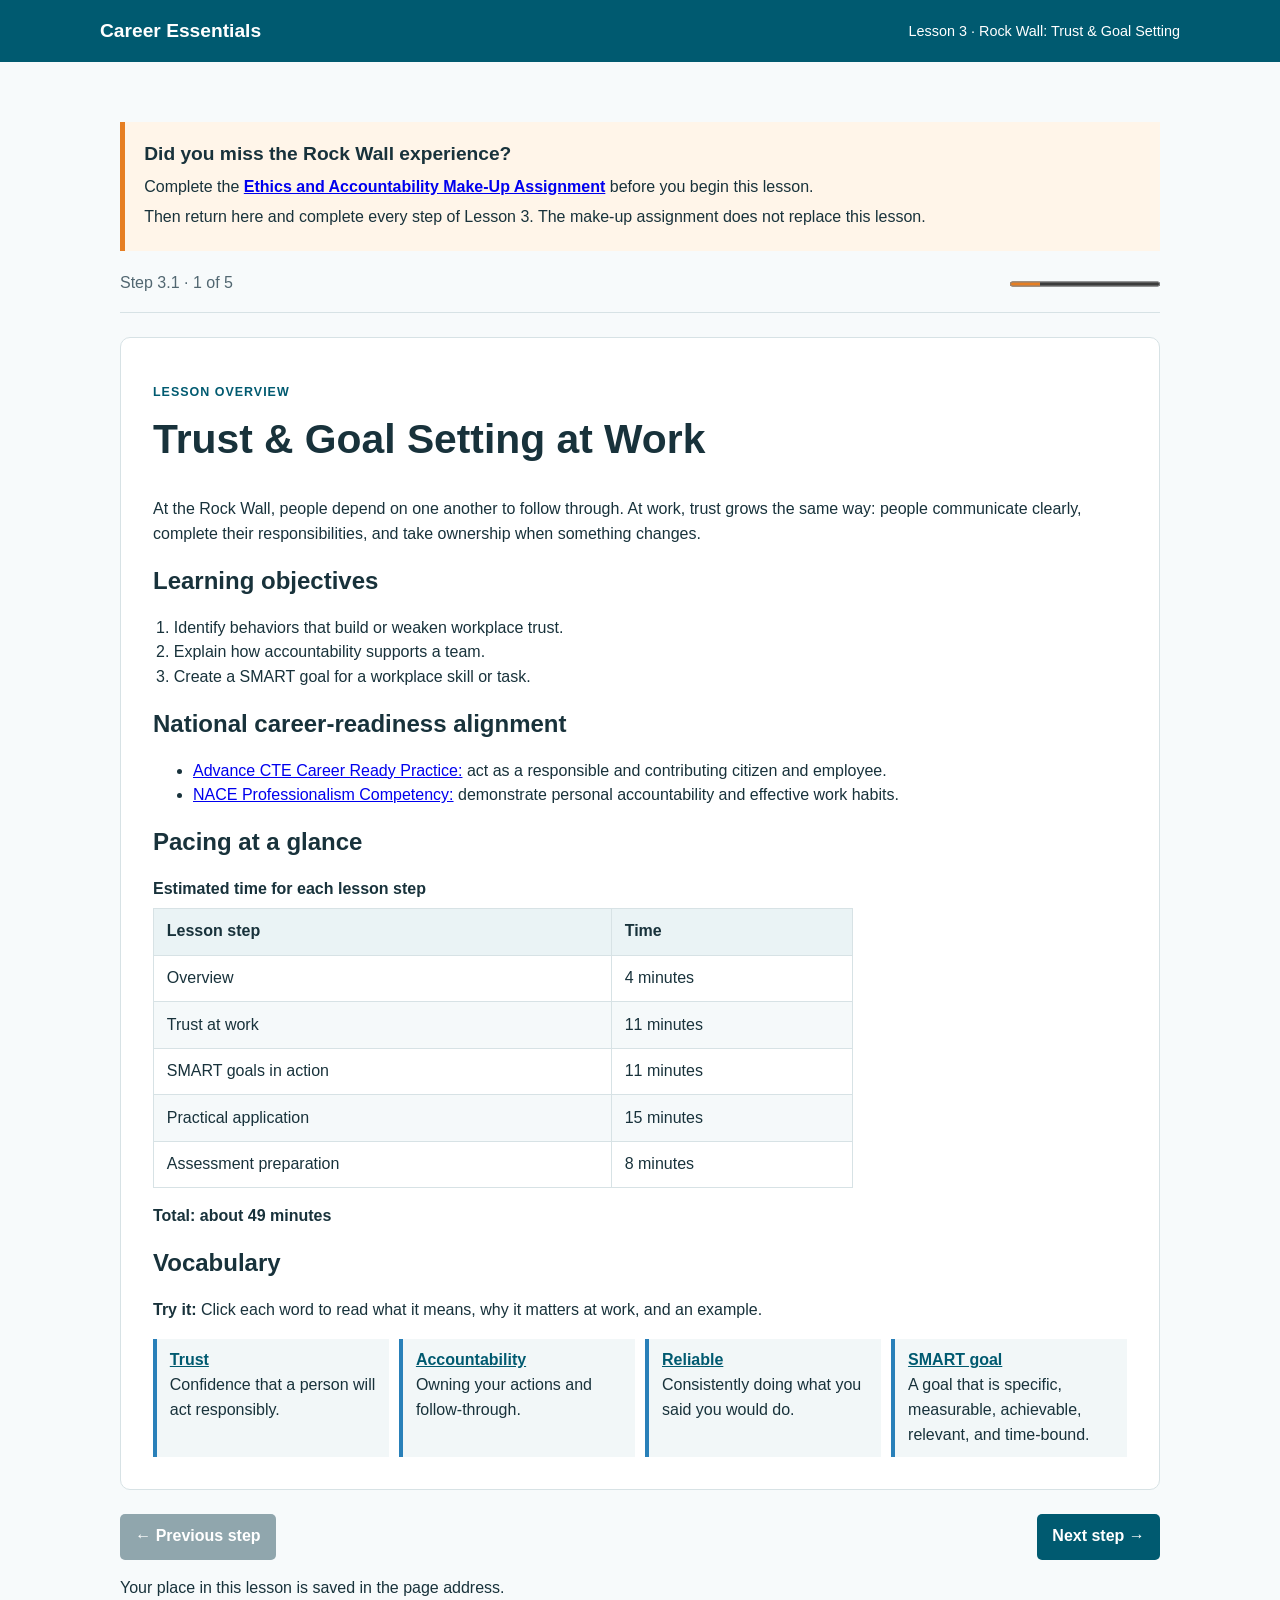
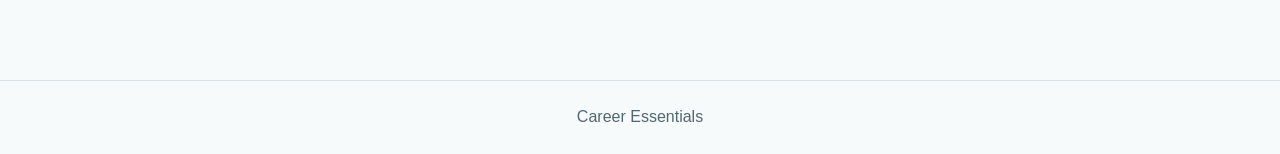
==== lessons/lesson-3.html @ f6232067 "Add Career Essentials lessons, assessments, and October 18 updates" ====
<!doctype html>
<html lang="en">
<head>
  <meta charset="utf-8">
  <meta name="viewport" content="width=device-width, initial-scale=1">
  <title>Lesson 3: Trust &amp; Goal Setting | Career Essentials</title>
  <link rel="stylesheet" href="../assets/styles.css">
  <style>.definition-link{display:inline;padding:0;border:0;background:transparent;color:var(--teal);font:inherit;font-weight:700;text-decoration:underline;cursor:pointer}</style>
</head>
<body>
  <a class="skip-link" href="#main">Skip to lesson</a>
  <header class="site-header"><a class="brand" href="../index.html">Career Essentials</a><p>Lesson 3 · Rock Wall: Trust &amp; Goal Setting</p></header>
  <main id="main" class="lesson-shell">
    <aside id="makeup-notice" class="makeup-notice">
      <h2>Did you miss the Rock Wall experience?</h2>
      <p>Complete the <a class="open-link" href="https://forms.gle/jUe2mpQCvoJbDPLx6" target="_blank" rel="noopener">Ethics and Accountability Make-Up Assignment</a> before you begin this lesson.</p>
      <p>Then return here and complete every step of Lesson 3. The make-up assignment does not replace this lesson.</p>
    </aside>
    <div class="progress-row"><p id="step-status" aria-live="polite">Step 3.1 · 1 of 5</p><progress aria-label="Lesson progress" value="1" max="5"></progress></div>

    <section class="step" aria-labelledby="overview-title">
      <div class="panel">
        <p class="step-label">LESSON OVERVIEW</p>
        <h1 id="overview-title">Trust &amp; Goal Setting at Work</h1>
        <p>At the Rock Wall, people depend on one another to follow through. At work, trust grows the same way: people communicate clearly, complete their responsibilities, and take ownership when something changes.</p>
        <h2>Learning objectives</h2>
        <ol class="target-list"><li>Identify behaviors that build or weaken workplace trust.</li><li>Explain how accountability supports a team.</li><li>Create a SMART goal for a workplace skill or task.</li></ol>
        <h2>National career-readiness alignment</h2>
        <ul><li><a href="https://careertech.org/resource/career-ready-practices/" target="_blank" rel="noopener">Advance CTE Career Ready Practice:</a> act as a responsible and contributing citizen and employee.</li><li><a href="https://www.naceweb.org/career-readiness/competencies/career-readiness-defined" target="_blank" rel="noopener">NACE Professionalism Competency:</a> demonstrate personal accountability and effective work habits.</li></ul>
        <h2>Pacing at a glance</h2>
        <table class="pacing-table"><caption>Estimated time for each lesson step</caption><thead><tr><th scope="col">Lesson step</th><th scope="col">Time</th></tr></thead><tbody><tr><td>Overview</td><td>4 minutes</td></tr><tr><td>Trust at work</td><td>11 minutes</td></tr><tr><td>SMART goals in action</td><td>11 minutes</td></tr><tr><td>Practical application</td><td>15 minutes</td></tr><tr><td>Assessment preparation</td><td>8 minutes</td></tr></tbody></table>
        <p><strong>Total: about 49 minutes</strong></p>
        <h2>Vocabulary</h2>
        <p><strong>Try it:</strong> Click each word to read what it means, why it matters at work, and an example.</p>
        <div class="vocab"><div class="term"><button type="button" class="term-button" data-definition="trust" aria-haspopup="dialog">Trust</button><span>Confidence that a person will act responsibly.</span></div><div class="term"><button type="button" class="term-button" data-definition="accountability" aria-haspopup="dialog">Accountability</button><span>Owning your actions and follow-through.</span></div><div class="term"><button type="button" class="term-button" data-definition="reliable" aria-haspopup="dialog">Reliable</button><span>Consistently doing what you said you would do.</span></div><div class="term"><button type="button" class="term-button" data-definition="smart" aria-haspopup="dialog">SMART goal</button><span>A goal that is specific, measurable, achievable, relevant, and time-bound.</span></div></div>
      </div>
    </section>

    <section class="step" aria-labelledby="trust-title">
      <div class="panel">
        <p class="step-label">STEP 3.2 · LEARN AND CHECK</p><h1 id="trust-title">Build Trust Through Actions</h1><p><strong>Estimated time: 11 minutes</strong></p>
        <p><strong>Your next move:</strong> Think about a team task in which one person did not follow through. What did the team need to do differently? Think privately; you do not need to write a response.</p>
        <h2>Watch: How to Build Trust</h2>
        <p>As you watch, notice the actions that show people they can rely on you.</p>
        <div class="video-wrap"><iframe src="https://player.vimeo.com/video/757649699?dnt=1&amp;app_id=122963" title="How to Build Trust by WinningWise" allow="autoplay; fullscreen; picture-in-picture" allowfullscreen></iframe></div>
        <p><a class="open-link" href="https://winningwise.com/insights/how-to-build-trust-video/" target="_blank" rel="noopener">Open the trust video in a new tab</a></p>
        <details><summary><strong>Video transcript-based text alternative: How to Build Trust</strong></summary><p>This reading gives the main instructional ideas from the video. Trust grows when you build competence and positive relationships. Follow through on commitments, keep developing your knowledge and skills, admit when you do not know something, and ask for advice when you need it. Show curiosity about coworkers, treat people with care, and offer support. These actions help others see you as dependable and trustworthy.</p><p>Use the open-video link to access the provider's complete video and transcript.</p></details>
        <h2>Learn</h2>
        <p>Workplace <button type="button" class="definition-link" data-definition="trust" aria-haspopup="dialog">trust</button> grows when people are <button type="button" class="definition-link" data-definition="reliable" aria-haspopup="dialog">reliable</button>. They complete agreed-upon tasks, share an update when a problem arises, and ask for help early enough for the team to respond.</p>
        <h2>See trust in your career field</h2>
        <p>Select a career field to compare a trust-weakening response with a trust-building response for the same workplace task.</p>
        <label for="career-field"><strong>Your career field</strong></label>
        <select id="career-field"><option value="">Choose a career field</option><option value="agriscience">Agriscience or veterinary care</option><option value="automotive">Automotive or diesel service</option><option value="aviation">Aviation</option><option value="computer">Computer science</option><option value="construction">Construction trades</option><option value="cosmetology">Cosmetology</option><option value="culinary">Culinary</option><option value="education">Education</option><option value="health">Health science</option><option value="hvac">HVAC</option><option value="marketing">Marketing or graphic design</option><option value="mechatronics">Mechatronics</option><option value="safety">Public safety</option><option value="jrotc">JROTC</option><option value="welding">Welding</option><option value="forensics">Forensic science</option><option value="other">Other career field</option></select>
        <div class="compare" aria-live="polite"><div><h3>Trust-weakening response</h3><div id="trust-before" class="message">Choose a career field to view a workplace response.</div></div><div><h3>Trust-building response</h3><div id="trust-after" class="message">Choose a career field to view a stronger workplace response.</div></div></div>
        <p>A trust-building response names what happened, takes <button type="button" class="definition-link" data-definition="accountability" aria-haspopup="dialog">accountability</button>, and explains the next step. It does not mean a person never makes a mistake; it means they respond responsibly when a problem occurs.</p>
        <h2>Check for Understanding</h2>
        <div class="check" data-check><fieldset><legend>Which action best builds trust with a supervisor?</legend><label><input type="radio" name="q1"> Wait for the supervisor to ask.</label><label><input type="radio" name="q1" data-correct="true" data-feedback="Sharing an early update gives the team time to respond."> Report a delay and next step.</label><label><input type="radio" name="q1"> Keep working without an update.</label><label><input type="radio" name="q1"> Let another person explain it.</label><button type="button">Check my answer</button><p class="feedback" aria-live="polite"></p></fieldset></div>
        <div class="check" data-check><fieldset><legend>What does accountability mean at work?</legend><label><input type="radio" name="q2"> Avoiding difficult tasks.</label><label><input type="radio" name="q2"> Blaming a teammate first.</label><label><input type="radio" name="q2" data-correct="true" data-feedback="Accountability means owning your actions and follow-through."> Owning your actions and next step.</label><label><input type="radio" name="q2"> Working alone when possible.</label><button type="button">Check my answer</button><p class="feedback" aria-live="polite"></p></fieldset></div>
        <div class="check" data-check><fieldset><legend>When should a worker ask for help?</legend><label><input type="radio" name="q3"> After the deadline passes.</label><label><input type="radio" name="q3" data-correct="true" data-feedback="Early communication helps the team adjust before the work is late."> When a barrier may delay work.</label><label><input type="radio" name="q3"> Only after every attempt fails.</label><label><input type="radio" name="q3"> When a teammate notices first.</label><button type="button">Check my answer</button><p class="feedback" aria-live="polite"></p></fieldset></div>
      </div>
    </section>

    <section class="step" aria-labelledby="goal-title">
      <div class="panel">
        <p class="step-label">STEP 3.3 · LEARN AND CHECK</p><h1 id="goal-title">Turn Intentions into SMART Goals</h1><p><strong>Estimated time: 11 minutes</strong></p>
        <p><strong>Before you compare the goals:</strong> Click each part of SMART to review its meaning and workplace example.</p>
        <h2>Watch: How to Set SMART Goals</h2>
        <p>As you watch, listen for the five parts that turn a general intention into a usable goal.</p>
        <div class="video-wrap"><iframe src="https://www.youtube-nocookie.com/embed/OXA6gfzFA24" title="How to Set SMART Goals by Mind Tools" allowfullscreen></iframe></div>
        <p><a class="open-link" href="https://www.youtube.com/watch?v=OXA6gfzFA24" target="_blank" rel="noopener">Open the SMART-goals video in a new tab</a></p>
        <details><summary><strong>Video transcript-based text alternative: How to Set SMART Goals</strong></summary><p>SMART goals make an objective easier to act on and review. A goal is <strong>specific</strong> when it names the exact action or result. It is <strong>measurable</strong> when you can show evidence of progress. It is <strong>achievable</strong> when it is realistic with available time and support. It is <strong>relevant</strong> when it matters to the work, team, or career goal. It is <strong>time-bound</strong> when it includes a deadline or check-in date.</p><p>Use the open-video link to access the provider's complete video and transcript.</p></details>
        <div class="vocab"><div class="term"><button type="button" class="term-button" data-definition="specific" aria-haspopup="dialog">Specific</button><span>Names the exact action or skill.</span></div><div class="term"><button type="button" class="term-button" data-definition="measurable" aria-haspopup="dialog">Measurable</button><span>Shows how progress will be checked.</span></div><div class="term"><button type="button" class="term-button" data-definition="achievable" aria-haspopup="dialog">Achievable</button><span>Can be completed with available support.</span></div><div class="term"><button type="button" class="term-button" data-definition="relevant" aria-haspopup="dialog">Relevant</button><span>Matters to the work or team.</span></div><div class="term"><button type="button" class="term-button" data-definition="timebound" aria-haspopup="dialog">Time-bound</button><span>Includes a deadline or check-in date.</span></div></div>
        <h2>See a workplace goal improve</h2>
        <p>Use the career field selected in Step 3.2 to compare a vague intention with a goal that gives a clear action, measure, and deadline.</p>
        <div class="compare" aria-live="polite"><div><h3>Before</h3><div id="goal-before" class="message">Choose a career field to view a vague workplace goal.</div></div><div><h3>After</h3><div id="goal-after" class="message">Choose a career field to view a SMART workplace goal.</div></div></div>
        <p id="goal-improvement">The SMART goal will name an action, a way to measure progress, and a deadline.</p>
        <h2>Check for Understanding</h2>
        <div class="check" data-check><fieldset><legend>Which detail makes a goal measurable?</legend><label><input type="radio" name="q4"> A helpful reason to try.</label><label><input type="radio" name="q4"> A positive attitude statement.</label><label><input type="radio" name="q4" data-correct="true" data-feedback="A number, count, or completed product helps a worker check progress."> A number, count, or product.</label><label><input type="radio" name="q4"> A broad future intention.</label><button type="button">Check my answer</button><p class="feedback" aria-live="polite"></p></fieldset></div>
        <div class="check" data-check><fieldset><legend>Which goal is most time-bound?</legend><label><input type="radio" name="q5"> I will improve this task.</label><label><input type="radio" name="q5"> I will work on this often.</label><label><input type="radio" name="q5"> I will try my best soon.</label><label><input type="radio" name="q5" data-correct="true" data-feedback="A deadline tells the worker when progress will be reviewed."> I will finish by Friday.</label><button type="button">Check my answer</button><p class="feedback" aria-live="polite"></p></fieldset></div>
        <div class="check" data-check><fieldset><legend>Which goal is most relevant?</legend><label><input type="radio" name="q6"> Practice a skill unrelated to work.</label><label><input type="radio" name="q6" data-correct="true" data-feedback="A relevant goal supports the work, team, or customer."> Improve a needed work skill.</label><label><input type="radio" name="q6"> Choose the easiest task only.</label><label><input type="radio" name="q6"> Set a goal with no purpose.</label><button type="button">Check my answer</button><p class="feedback" aria-live="polite"></p></fieldset></div>
      </div>
    </section>

    <section class="step" aria-labelledby="apply-title">
      <div class="panel">
        <p class="step-label">STEP 3.4 · PRACTICAL APPLICATION</p><h1 id="apply-title">Make a Trust Plan and SMART Goal</h1><p><strong>Estimated time: 15 minutes</strong></p>
        <p><strong>Your next move:</strong> Use the career field you selected in Step 3.3 to choose one workplace habit you can strengthen. Then turn it into a SMART goal.</p>
        <p><strong>Your selected career field:</strong> <span id="career-field-name">Choose a career field in Step 3.3.</span></p>
        <div id="career-scenario" class="message" aria-live="polite"><strong>Workplace focus:</strong> Choose a career field to view a workplace skill scenario.</div>
        <ol class="number-list"><li>Name one action that would build <button type="button" class="definition-link" data-definition="trust" aria-haspopup="dialog">trust</button>.</li><li>Choose a workplace skill or task to improve.</li><li>Write a SMART goal with a measure and deadline.</li><li>Name how you will show <button type="button" class="definition-link" data-definition="accountability" aria-haspopup="dialog">accountability</button>.</li></ol>
        <label for="trust-action"><strong>1. Trust-building action</strong></label><textarea id="trust-action" placeholder="Describe one action you will take to help others rely on you."></textarea>
        <label for="goal-action"><strong>2. Specific goal action</strong></label><textarea id="goal-action" placeholder="State the exact workplace skill or task you will improve."></textarea>
        <label for="goal-measure"><strong>3. Measure and deadline</strong></label><textarea id="goal-measure" placeholder="Explain how you will measure progress and when you will check it."></textarea>
        <label for="accountability-plan"><strong>4. Accountability plan</strong></label><textarea id="accountability-plan" placeholder="Name the person, check-in, or evidence that will show your follow-through."></textarea>
        <label for="smart-goal"><strong>Your SMART goal</strong></label><textarea id="smart-goal" placeholder="Write one complete SMART goal for your work environment."></textarea>
        <fieldset class="check" data-plan-check><legend>Self-check before the assessment</legend><p>Review your goal. Select every statement that is true, then check your work.</p><label><input type="checkbox"> I named a specific action or skill.</label><label><input type="checkbox"> I included a way to measure progress.</label><label><input type="checkbox"> I included a deadline or check-in date.</label><label><input type="checkbox"> I explained how I will show accountability.</label><button type="button">Check my plan</button><p class="feedback" aria-live="polite"></p></fieldset>
        <aside class="rubric"><h3>Continue in the course quiz</h3><p>Use your trust-building action and SMART goal to complete the Lesson 3 course quiz when it is assigned.</p><ul><li>Does your goal name a specific action?</li><li>Can you measure the result or evidence?</li><li>Does it include a deadline?</li><li>Does your plan show accountability to another person or the team?</li></ul></aside>
      </div>
    </section>

    <section class="step" aria-labelledby="assessment-title"><div class="panel"><p class="step-label">STEP 3.5 · LESSON ASSESSMENT</p><h1 id="assessment-title">Prepare for the Lesson 3 Assessment</h1><p><strong>Estimated time: 8 minutes</strong></p><div class="assessment"><p><strong>Your next move:</strong> Return to the course quiz when it is assigned. Use your trust plan and SMART goal to answer the questions and submit your final goal for scoring.</p><p><strong>Final scored response:</strong> Enter your complete SMART goal and accountability plan in the final-response question.</p></div><label for="final-goal"><strong>Prepare your final goal for scoring</strong></label><textarea id="final-goal" placeholder="Write your final SMART goal and accountability plan here. Then copy it into the course quiz."></textarea><aside class="rubric"><h3>Final-response scoring criteria</h3><p>Your instructor will score the response for a specific action, a measure, a deadline, and an accountability plan.</p><p><strong>Full credit:</strong> The goal gives a workplace-relevant action, a way to measure progress, a clear deadline, and a realistic follow-through plan.</p></aside></div></section>

    <nav class="step-nav" aria-label="Lesson step navigation"><button class="next" id="previous-step" type="button">← Previous step</button><button class="next" id="next-step" type="button">Next step →</button></nav>
    <p class="muted">Your place in this lesson is saved in the page address.</p>
  </main>
  <dialog id="definition-dialog" class="definition-dialog" aria-labelledby="definition-title"><h2 id="definition-title"></h2><p id="definition-text"></p><h3>Why it matters at work</h3><p id="definition-context"></p><h3>Workplace example</h3><p id="definition-example"></p><button type="button" class="next" id="close-definition">Close definition</button></dialog>
  <footer>Career Essentials</footer>
  <script src="../assets/lesson-3.js"></script>
</body>
</html>
---- assets/styles.css ----
:root{--ink:#18323b;--teal:#005a70;--blue:#2980b9;--orange:#e67e22;--green:#188754;--paper:#f7fafb;--line:#d7e2e5;--muted:#526771;--white:#fff;--focus:#d36800}*{box-sizing:border-box}body{margin:0;background:var(--paper);color:var(--ink);font:16px/1.55 Arial,Helvetica,sans-serif}.skip-link{position:absolute;left:-999px;top:0;background:#fff;color:#000;padding:.65rem;z-index:9}.skip-link:focus{left:.5rem;top:.5rem;outline:3px solid var(--focus)}.site-header{background:var(--teal);color:#fff;padding:1rem max(1.25rem,calc((100% - 1080px)/2));display:flex;justify-content:space-between;gap:1rem;align-items:center}.site-header p{margin:0;font-size:.9rem}.brand{color:#fff;text-decoration:none;font-weight:700;font-size:1.2rem}.landing,.lesson-shell{max-width:1080px;margin:0 auto;padding:2.5rem 1.25rem 4rem}.eyebrow,.step-label{color:var(--teal);font-weight:700;font-size:.78rem;letter-spacing:.08em}.landing h1{font-size:clamp(2rem,6vw,3.6rem);line-height:1.08;margin:.25rem 0 1rem}.lede{max-width:700px;font-size:1.15rem}.lesson-grid{display:grid;grid-template-columns:repeat(auto-fit,minmax(220px,1fr));gap:1rem;margin-top:2rem}.lesson-card{border:1px solid var(--line);border-top:5px solid #8aa2aa;background:#fff;border-radius:8px;padding:1.1rem;color:var(--ink);text-decoration:none;display:grid;gap:.2rem;min-height:150px}.lesson-card.active{border-top-color:var(--orange);box-shadow:0 4px 14px #18323b20}.lesson-card:hover{transform:translateY(-2px)}.lesson-card span,.lesson-card small{color:var(--muted)}.lesson-card strong{font-size:1.1rem}.course-nav{display:flex;gap:.4rem;flex-wrap:wrap;margin:1.1rem 0 1.75rem}.course-nav a{border:1px solid #bfd0d6;border-radius:20px;padding:.3rem .65rem;text-decoration:none;color:var(--teal);font-size:.86rem}.course-nav a[aria-current=page]{background:var(--teal);color:#fff}.progress-row{display:flex;justify-content:space-between;align-items:center;gap:1rem;border-bottom:1px solid var(--line);padding-bottom:1rem;margin-bottom:1.5rem}.progress-row p{margin:0;color:var(--muted)}progress{width:150px;height:10px;accent-color:var(--orange)}.step{display:none}.step.active{display:block}.panel{background:#fff;border:1px solid var(--line);border-radius:10px;padding:clamp(1.1rem,3vw,2rem);margin:1rem 0}.panel h1,.panel h2,.panel h3{line-height:1.2}.panel h1{font-size:clamp(1.75rem,4vw,2.55rem);margin-top:.25rem}.target-list,.number-list{padding-left:1.3rem}.pacing-table{width:100%;max-width:700px;border-collapse:collapse;margin:1rem 0}.pacing-table caption{text-align:left;font-weight:700;margin-bottom:.4rem}.pacing-table th,.pacing-table td{border:1px solid var(--line);padding:.65rem .8rem;text-align:left}.pacing-table th{background:#eaf3f5;color:var(--ink)}.pacing-table tbody tr:nth-child(even){background:#f5f9fa}.vocab{display:grid;grid-template-columns:repeat(auto-fit,minmax(180px,1fr));gap:.65rem}.term{border-left:4px solid var(--blue);padding:.6rem .8rem;background:#f2f7f8}.term span{display:block}.term-button{display:block;border:0;background:transparent;color:var(--teal);font:inherit;font-weight:700;padding:0;text-decoration:underline;cursor:pointer;text-align:left}.makeup-notice{display:none;border-left:5px solid var(--orange);background:#fff5e9;padding:1rem 1.2rem;margin:1.25rem 0}.makeup-notice.active{display:block}.makeup-notice h2{margin:.1rem 0 .35rem;font-size:1.2rem}.makeup-notice p{margin:.35rem 0}.video-wrap{position:relative;padding-top:56.25%;background:#102830;margin:1rem 0}.video-wrap iframe{position:absolute;inset:0;width:100%;height:100%;border:0}.open-link{font-weight:700}.check{border:1px solid var(--line);border-radius:8px;padding:1rem;margin:1rem 0}.check fieldset{border:0;padding:0;margin:0}.check legend{font-weight:700}.check label{display:block;padding:.3rem 0}.check button,.next,.submit-style{background:var(--teal);border:0;border-radius:5px;color:#fff;font:inherit;font-weight:700;padding:.65rem .95rem;cursor:pointer}.check button:hover,.next:hover{background:#004556}.feedback{margin:.6rem 0 0;font-weight:700}.feedback.good{color:var(--green)}.feedback.try{color:#a14300}.message{background:#eef3f4;border:1px solid #cbdade;border-radius:6px;padding:1rem;white-space:pre-line}.compare{display:grid;grid-template-columns:repeat(auto-fit,minmax(250px,1fr));gap:1rem}.compare .message:first-child{border-top:4px solid var(--orange)}.compare .message:last-child{border-top:4px solid var(--green)}select,textarea{width:100%;max-width:700px;border:1px solid #8ea8b0;border-radius:5px;padding:.7rem;font:inherit}textarea{min-height:170px}.rubric{background:#eaf3f5;border-radius:7px;padding:1rem}.assessment{background:#edf8f1;border-left:5px solid var(--green);padding:1rem}.definition-dialog{width:min(92vw,34rem);border:2px solid var(--teal);border-radius:10px;color:var(--ink);padding:1.5rem}.definition-dialog::backdrop{background:#18323b99}.definition-dialog h2{margin-top:0}.step-nav{display:flex;justify-content:space-between;gap:1rem;margin-top:1.5rem}.next[disabled]{background:#90a6ad;cursor:not-allowed}:focus-visible{outline:3px solid var(--focus);outline-offset:3px}footer{text-align:center;color:#526771;padding:1.5rem;border-top:1px solid var(--line)}@media(max-width:620px){.site-header{display:block}.site-header p{margin-top:.2rem}.progress-row{align-items:flex-start;flex-direction:column}.step-nav{flex-direction:column}.next{width:100%}}
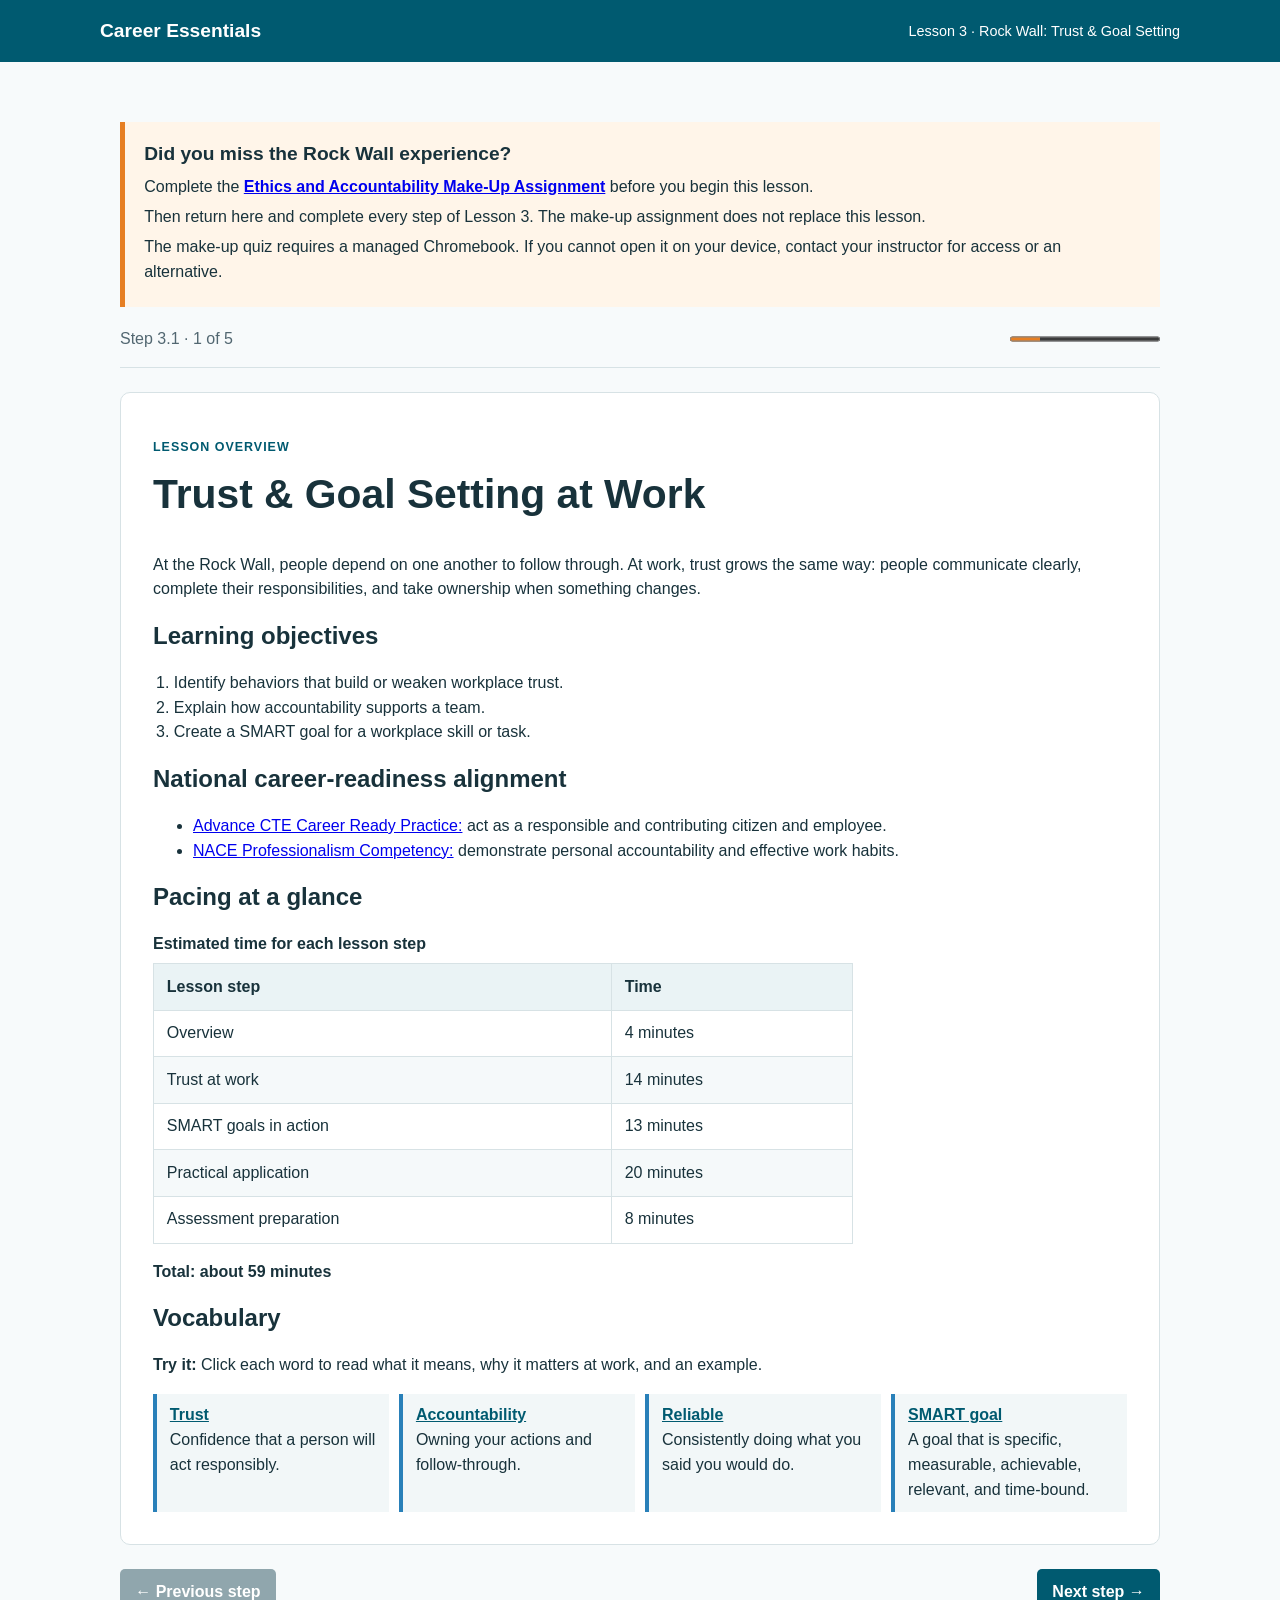
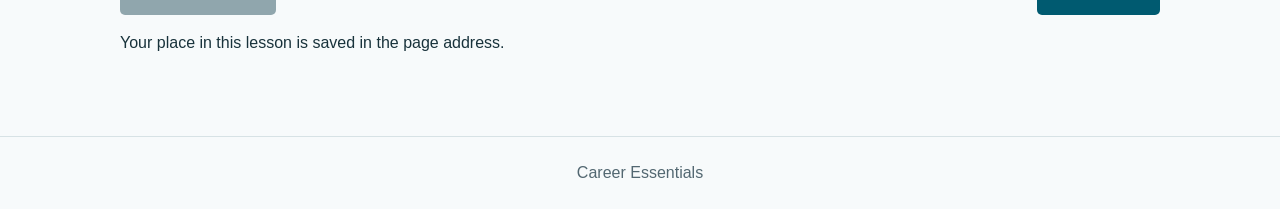
==== commit a2ef1bff: "Improve Lesson 2 communication practice and Lesson 3 SMART goal scaffolding" ====
--- a/lessons/lesson-3.html
+++ b/lessons/lesson-3.html
@@ -1,110 +1,180 @@
-<!doctype html>
-<html lang="en">
-<head>
-  <meta charset="utf-8">
-  <meta name="viewport" content="width=device-width, initial-scale=1">
-  <title>Lesson 3: Trust &amp; Goal Setting | Career Essentials</title>
-  <link rel="stylesheet" href="../assets/styles.css">
-  <style>.definition-link{display:inline;padding:0;border:0;background:transparent;color:var(--teal);font:inherit;font-weight:700;text-decoration:underline;cursor:pointer}</style>
-</head>
-<body>
-  <a class="skip-link" href="#main">Skip to lesson</a>
-  <header class="site-header"><a class="brand" href="../index.html">Career Essentials</a><p>Lesson 3 · Rock Wall: Trust &amp; Goal Setting</p></header>
-  <main id="main" class="lesson-shell">
-    <aside id="makeup-notice" class="makeup-notice">
-      <h2>Did you miss the Rock Wall experience?</h2>
-      <p>Complete the <a class="open-link" href="https://forms.gle/jUe2mpQCvoJbDPLx6" target="_blank" rel="noopener">Ethics and Accountability Make-Up Assignment</a> before you begin this lesson.</p>
-      <p>Then return here and complete every step of Lesson 3. The make-up assignment does not replace this lesson.</p>
-    </aside>
-    <div class="progress-row"><p id="step-status" aria-live="polite">Step 3.1 · 1 of 5</p><progress aria-label="Lesson progress" value="1" max="5"></progress></div>
-
-    <section class="step" aria-labelledby="overview-title">
-      <div class="panel">
-        <p class="step-label">LESSON OVERVIEW</p>
-        <h1 id="overview-title">Trust &amp; Goal Setting at Work</h1>
-        <p>At the Rock Wall, people depend on one another to follow through. At work, trust grows the same way: people communicate clearly, complete their responsibilities, and take ownership when something changes.</p>
-        <h2>Learning objectives</h2>
-        <ol class="target-list"><li>Identify behaviors that build or weaken workplace trust.</li><li>Explain how accountability supports a team.</li><li>Create a SMART goal for a workplace skill or task.</li></ol>
-        <h2>National career-readiness alignment</h2>
-        <ul><li><a href="https://careertech.org/resource/career-ready-practices/" target="_blank" rel="noopener">Advance CTE Career Ready Practice:</a> act as a responsible and contributing citizen and employee.</li><li><a href="https://www.naceweb.org/career-readiness/competencies/career-readiness-defined" target="_blank" rel="noopener">NACE Professionalism Competency:</a> demonstrate personal accountability and effective work habits.</li></ul>
-        <h2>Pacing at a glance</h2>
-        <table class="pacing-table"><caption>Estimated time for each lesson step</caption><thead><tr><th scope="col">Lesson step</th><th scope="col">Time</th></tr></thead><tbody><tr><td>Overview</td><td>4 minutes</td></tr><tr><td>Trust at work</td><td>11 minutes</td></tr><tr><td>SMART goals in action</td><td>11 minutes</td></tr><tr><td>Practical application</td><td>15 minutes</td></tr><tr><td>Assessment preparation</td><td>8 minutes</td></tr></tbody></table>
-        <p><strong>Total: about 49 minutes</strong></p>
-        <h2>Vocabulary</h2>
-        <p><strong>Try it:</strong> Click each word to read what it means, why it matters at work, and an example.</p>
-        <div class="vocab"><div class="term"><button type="button" class="term-button" data-definition="trust" aria-haspopup="dialog">Trust</button><span>Confidence that a person will act responsibly.</span></div><div class="term"><button type="button" class="term-button" data-definition="accountability" aria-haspopup="dialog">Accountability</button><span>Owning your actions and follow-through.</span></div><div class="term"><button type="button" class="term-button" data-definition="reliable" aria-haspopup="dialog">Reliable</button><span>Consistently doing what you said you would do.</span></div><div class="term"><button type="button" class="term-button" data-definition="smart" aria-haspopup="dialog">SMART goal</button><span>A goal that is specific, measurable, achievable, relevant, and time-bound.</span></div></div>
-      </div>
-    </section>
-
-    <section class="step" aria-labelledby="trust-title">
-      <div class="panel">
-        <p class="step-label">STEP 3.2 · LEARN AND CHECK</p><h1 id="trust-title">Build Trust Through Actions</h1><p><strong>Estimated time: 11 minutes</strong></p>
-        <p><strong>Your next move:</strong> Think about a team task in which one person did not follow through. What did the team need to do differently? Think privately; you do not need to write a response.</p>
-        <h2>Watch: How to Build Trust</h2>
-        <p>As you watch, notice the actions that show people they can rely on you.</p>
-        <div class="video-wrap"><iframe src="https://player.vimeo.com/video/757649699?dnt=1&amp;app_id=122963" title="How to Build Trust by WinningWise" allow="autoplay; fullscreen; picture-in-picture" allowfullscreen></iframe></div>
-        <p><a class="open-link" href="https://winningwise.com/insights/how-to-build-trust-video/" target="_blank" rel="noopener">Open the trust video in a new tab</a></p>
-        <details><summary><strong>Video transcript-based text alternative: How to Build Trust</strong></summary><p>This reading gives the main instructional ideas from the video. Trust grows when you build competence and positive relationships. Follow through on commitments, keep developing your knowledge and skills, admit when you do not know something, and ask for advice when you need it. Show curiosity about coworkers, treat people with care, and offer support. These actions help others see you as dependable and trustworthy.</p><p>Use the open-video link to access the provider's complete video and transcript.</p></details>
-        <h2>Learn</h2>
-        <p>Workplace <button type="button" class="definition-link" data-definition="trust" aria-haspopup="dialog">trust</button> grows when people are <button type="button" class="definition-link" data-definition="reliable" aria-haspopup="dialog">reliable</button>. They complete agreed-upon tasks, share an update when a problem arises, and ask for help early enough for the team to respond.</p>
-        <h2>See trust in your career field</h2>
-        <p>Select a career field to compare a trust-weakening response with a trust-building response for the same workplace task.</p>
-        <label for="career-field"><strong>Your career field</strong></label>
-        <select id="career-field"><option value="">Choose a career field</option><option value="agriscience">Agriscience or veterinary care</option><option value="automotive">Automotive or diesel service</option><option value="aviation">Aviation</option><option value="computer">Computer science</option><option value="construction">Construction trades</option><option value="cosmetology">Cosmetology</option><option value="culinary">Culinary</option><option value="education">Education</option><option value="health">Health science</option><option value="hvac">HVAC</option><option value="marketing">Marketing or graphic design</option><option value="mechatronics">Mechatronics</option><option value="safety">Public safety</option><option value="jrotc">JROTC</option><option value="welding">Welding</option><option value="forensics">Forensic science</option><option value="other">Other career field</option></select>
-        <div class="compare" aria-live="polite"><div><h3>Trust-weakening response</h3><div id="trust-before" class="message">Choose a career field to view a workplace response.</div></div><div><h3>Trust-building response</h3><div id="trust-after" class="message">Choose a career field to view a stronger workplace response.</div></div></div>
-        <p>A trust-building response names what happened, takes <button type="button" class="definition-link" data-definition="accountability" aria-haspopup="dialog">accountability</button>, and explains the next step. It does not mean a person never makes a mistake; it means they respond responsibly when a problem occurs.</p>
-        <h2>Check for Understanding</h2>
-        <div class="check" data-check><fieldset><legend>Which action best builds trust with a supervisor?</legend><label><input type="radio" name="q1"> Wait for the supervisor to ask.</label><label><input type="radio" name="q1" data-correct="true" data-feedback="Sharing an early update gives the team time to respond."> Report a delay and next step.</label><label><input type="radio" name="q1"> Keep working without an update.</label><label><input type="radio" name="q1"> Let another person explain it.</label><button type="button">Check my answer</button><p class="feedback" aria-live="polite"></p></fieldset></div>
-        <div class="check" data-check><fieldset><legend>What does accountability mean at work?</legend><label><input type="radio" name="q2"> Avoiding difficult tasks.</label><label><input type="radio" name="q2"> Blaming a teammate first.</label><label><input type="radio" name="q2" data-correct="true" data-feedback="Accountability means owning your actions and follow-through."> Owning your actions and next step.</label><label><input type="radio" name="q2"> Working alone when possible.</label><button type="button">Check my answer</button><p class="feedback" aria-live="polite"></p></fieldset></div>
-        <div class="check" data-check><fieldset><legend>When should a worker ask for help?</legend><label><input type="radio" name="q3"> After the deadline passes.</label><label><input type="radio" name="q3" data-correct="true" data-feedback="Early communication helps the team adjust before the work is late."> When a barrier may delay work.</label><label><input type="radio" name="q3"> Only after every attempt fails.</label><label><input type="radio" name="q3"> When a teammate notices first.</label><button type="button">Check my answer</button><p class="feedback" aria-live="polite"></p></fieldset></div>
-      </div>
-    </section>
-
-    <section class="step" aria-labelledby="goal-title">
-      <div class="panel">
-        <p class="step-label">STEP 3.3 · LEARN AND CHECK</p><h1 id="goal-title">Turn Intentions into SMART Goals</h1><p><strong>Estimated time: 11 minutes</strong></p>
-        <p><strong>Before you compare the goals:</strong> Click each part of SMART to review its meaning and workplace example.</p>
-        <h2>Watch: How to Set SMART Goals</h2>
-        <p>As you watch, listen for the five parts that turn a general intention into a usable goal.</p>
-        <div class="video-wrap"><iframe src="https://www.youtube-nocookie.com/embed/OXA6gfzFA24" title="How to Set SMART Goals by Mind Tools" allowfullscreen></iframe></div>
-        <p><a class="open-link" href="https://www.youtube.com/watch?v=OXA6gfzFA24" target="_blank" rel="noopener">Open the SMART-goals video in a new tab</a></p>
-        <details><summary><strong>Video transcript-based text alternative: How to Set SMART Goals</strong></summary><p>SMART goals make an objective easier to act on and review. A goal is <strong>specific</strong> when it names the exact action or result. It is <strong>measurable</strong> when you can show evidence of progress. It is <strong>achievable</strong> when it is realistic with available time and support. It is <strong>relevant</strong> when it matters to the work, team, or career goal. It is <strong>time-bound</strong> when it includes a deadline or check-in date.</p><p>Use the open-video link to access the provider's complete video and transcript.</p></details>
-        <div class="vocab"><div class="term"><button type="button" class="term-button" data-definition="specific" aria-haspopup="dialog">Specific</button><span>Names the exact action or skill.</span></div><div class="term"><button type="button" class="term-button" data-definition="measurable" aria-haspopup="dialog">Measurable</button><span>Shows how progress will be checked.</span></div><div class="term"><button type="button" class="term-button" data-definition="achievable" aria-haspopup="dialog">Achievable</button><span>Can be completed with available support.</span></div><div class="term"><button type="button" class="term-button" data-definition="relevant" aria-haspopup="dialog">Relevant</button><span>Matters to the work or team.</span></div><div class="term"><button type="button" class="term-button" data-definition="timebound" aria-haspopup="dialog">Time-bound</button><span>Includes a deadline or check-in date.</span></div></div>
-        <h2>See a workplace goal improve</h2>
-        <p>Use the career field selected in Step 3.2 to compare a vague intention with a goal that gives a clear action, measure, and deadline.</p>
-        <div class="compare" aria-live="polite"><div><h3>Before</h3><div id="goal-before" class="message">Choose a career field to view a vague workplace goal.</div></div><div><h3>After</h3><div id="goal-after" class="message">Choose a career field to view a SMART workplace goal.</div></div></div>
-        <p id="goal-improvement">The SMART goal will name an action, a way to measure progress, and a deadline.</p>
-        <h2>Check for Understanding</h2>
-        <div class="check" data-check><fieldset><legend>Which detail makes a goal measurable?</legend><label><input type="radio" name="q4"> A helpful reason to try.</label><label><input type="radio" name="q4"> A positive attitude statement.</label><label><input type="radio" name="q4" data-correct="true" data-feedback="A number, count, or completed product helps a worker check progress."> A number, count, or product.</label><label><input type="radio" name="q4"> A broad future intention.</label><button type="button">Check my answer</button><p class="feedback" aria-live="polite"></p></fieldset></div>
-        <div class="check" data-check><fieldset><legend>Which goal is most time-bound?</legend><label><input type="radio" name="q5"> I will improve this task.</label><label><input type="radio" name="q5"> I will work on this often.</label><label><input type="radio" name="q5"> I will try my best soon.</label><label><input type="radio" name="q5" data-correct="true" data-feedback="A deadline tells the worker when progress will be reviewed."> I will finish by Friday.</label><button type="button">Check my answer</button><p class="feedback" aria-live="polite"></p></fieldset></div>
-        <div class="check" data-check><fieldset><legend>Which goal is most relevant?</legend><label><input type="radio" name="q6"> Practice a skill unrelated to work.</label><label><input type="radio" name="q6" data-correct="true" data-feedback="A relevant goal supports the work, team, or customer."> Improve a needed work skill.</label><label><input type="radio" name="q6"> Choose the easiest task only.</label><label><input type="radio" name="q6"> Set a goal with no purpose.</label><button type="button">Check my answer</button><p class="feedback" aria-live="polite"></p></fieldset></div>
-      </div>
-    </section>
-
-    <section class="step" aria-labelledby="apply-title">
-      <div class="panel">
-        <p class="step-label">STEP 3.4 · PRACTICAL APPLICATION</p><h1 id="apply-title">Make a Trust Plan and SMART Goal</h1><p><strong>Estimated time: 15 minutes</strong></p>
-        <p><strong>Your next move:</strong> Use the career field you selected in Step 3.3 to choose one workplace habit you can strengthen. Then turn it into a SMART goal.</p>
-        <p><strong>Your selected career field:</strong> <span id="career-field-name">Choose a career field in Step 3.3.</span></p>
-        <div id="career-scenario" class="message" aria-live="polite"><strong>Workplace focus:</strong> Choose a career field to view a workplace skill scenario.</div>
-        <ol class="number-list"><li>Name one action that would build <button type="button" class="definition-link" data-definition="trust" aria-haspopup="dialog">trust</button>.</li><li>Choose a workplace skill or task to improve.</li><li>Write a SMART goal with a measure and deadline.</li><li>Name how you will show <button type="button" class="definition-link" data-definition="accountability" aria-haspopup="dialog">accountability</button>.</li></ol>
-        <label for="trust-action"><strong>1. Trust-building action</strong></label><textarea id="trust-action" placeholder="Describe one action you will take to help others rely on you."></textarea>
-        <label for="goal-action"><strong>2. Specific goal action</strong></label><textarea id="goal-action" placeholder="State the exact workplace skill or task you will improve."></textarea>
-        <label for="goal-measure"><strong>3. Measure and deadline</strong></label><textarea id="goal-measure" placeholder="Explain how you will measure progress and when you will check it."></textarea>
-        <label for="accountability-plan"><strong>4. Accountability plan</strong></label><textarea id="accountability-plan" placeholder="Name the person, check-in, or evidence that will show your follow-through."></textarea>
-        <label for="smart-goal"><strong>Your SMART goal</strong></label><textarea id="smart-goal" placeholder="Write one complete SMART goal for your work environment."></textarea>
-        <fieldset class="check" data-plan-check><legend>Self-check before the assessment</legend><p>Review your goal. Select every statement that is true, then check your work.</p><label><input type="checkbox"> I named a specific action or skill.</label><label><input type="checkbox"> I included a way to measure progress.</label><label><input type="checkbox"> I included a deadline or check-in date.</label><label><input type="checkbox"> I explained how I will show accountability.</label><button type="button">Check my plan</button><p class="feedback" aria-live="polite"></p></fieldset>
-        <aside class="rubric"><h3>Continue in the course quiz</h3><p>Use your trust-building action and SMART goal to complete the Lesson 3 course quiz when it is assigned.</p><ul><li>Does your goal name a specific action?</li><li>Can you measure the result or evidence?</li><li>Does it include a deadline?</li><li>Does your plan show accountability to another person or the team?</li></ul></aside>
-      </div>
-    </section>
-
-    <section class="step" aria-labelledby="assessment-title"><div class="panel"><p class="step-label">STEP 3.5 · LESSON ASSESSMENT</p><h1 id="assessment-title">Prepare for the Lesson 3 Assessment</h1><p><strong>Estimated time: 8 minutes</strong></p><div class="assessment"><p><strong>Your next move:</strong> Return to the course quiz when it is assigned. Use your trust plan and SMART goal to answer the questions and submit your final goal for scoring.</p><p><strong>Final scored response:</strong> Enter your complete SMART goal and accountability plan in the final-response question.</p></div><label for="final-goal"><strong>Prepare your final goal for scoring</strong></label><textarea id="final-goal" placeholder="Write your final SMART goal and accountability plan here. Then copy it into the course quiz."></textarea><aside class="rubric"><h3>Final-response scoring criteria</h3><p>Your instructor will score the response for a specific action, a measure, a deadline, and an accountability plan.</p><p><strong>Full credit:</strong> The goal gives a workplace-relevant action, a way to measure progress, a clear deadline, and a realistic follow-through plan.</p></aside></div></section>
-
-    <nav class="step-nav" aria-label="Lesson step navigation"><button class="next" id="previous-step" type="button">← Previous step</button><button class="next" id="next-step" type="button">Next step →</button></nav>
-    <p class="muted">Your place in this lesson is saved in the page address.</p>
-  </main>
-  <dialog id="definition-dialog" class="definition-dialog" aria-labelledby="definition-title"><h2 id="definition-title"></h2><p id="definition-text"></p><h3>Why it matters at work</h3><p id="definition-context"></p><h3>Workplace example</h3><p id="definition-example"></p><button type="button" class="next" id="close-definition">Close definition</button></dialog>
-  <footer>Career Essentials</footer>
-  <script src="../assets/lesson-3.js"></script>
-</body>
-</html>
+<!doctype html>
+<html lang="en">
+<head>
+  <meta charset="utf-8">
+  <meta name="viewport" content="width=device-width, initial-scale=1">
+  <title>Lesson 3: Trust &amp; Goal Setting | Career Essentials</title>
+  <link rel="stylesheet" href="../assets/styles.css?v=20261018-release1">
+  <link rel="stylesheet" href="../assets/lesson-3.css?v=20261018-release1">
+  <style>.definition-link{display:inline;padding:0;border:0;background:transparent;color:var(--teal);font:inherit;font-weight:700;text-decoration:underline;cursor:pointer}</style>
+</head>
+<body>
+  <a class="skip-link" href="#main">Skip to lesson</a>
+  <header class="site-header"><a class="brand" href="../index.html">Career Essentials</a><p>Lesson 3 · Rock Wall: Trust &amp; Goal Setting</p></header>
+  <main id="main" class="lesson-shell">
+    <aside id="makeup-notice" class="makeup-notice">
+      <h2>Did you miss the Rock Wall experience?</h2>
+      <p>Complete the <a class="open-link" href="https://forms.gle/jUe2mpQCvoJbDPLx6" target="_blank" rel="noopener">Ethics and Accountability Make-Up Assignment</a> before you begin this lesson.</p>
+      <p>Then return here and complete every step of Lesson 3. The make-up assignment does not replace this lesson.</p>
+      <p>The make-up quiz requires a managed Chromebook. If you cannot open it on your device, contact your instructor for access or an alternative.</p>
+    </aside>
+    <div class="progress-row"><p id="step-status" aria-live="polite">Step 3.1 · 1 of 5</p><progress aria-label="Lesson progress" value="1" max="5"></progress></div>
+
+    <section class="step" aria-labelledby="overview-title">
+      <div class="panel">
+        <p class="step-label">LESSON OVERVIEW</p>
+        <h1 id="overview-title">Trust &amp; Goal Setting at Work</h1>
+        <p>At the Rock Wall, people depend on one another to follow through. At work, trust grows the same way: people communicate clearly, complete their responsibilities, and take ownership when something changes.</p>
+        <h2>Learning objectives</h2>
+        <ol class="target-list"><li>Identify behaviors that build or weaken workplace trust.</li><li>Explain how accountability supports a team.</li><li>Create a SMART goal for a workplace skill or task.</li></ol>
+        <h2>National career-readiness alignment</h2>
+        <ul><li><a href="https://careertech.org/resource/career-ready-practices/" target="_blank" rel="noopener">Advance CTE Career Ready Practice:</a> act as a responsible and contributing citizen and employee.</li><li><a href="https://www.naceweb.org/career-readiness/competencies/career-readiness-defined" target="_blank" rel="noopener">NACE Professionalism Competency:</a> demonstrate personal accountability and effective work habits.</li></ul>
+        <h2>Pacing at a glance</h2>
+        <table class="pacing-table"><caption>Estimated time for each lesson step</caption><thead><tr><th scope="col">Lesson step</th><th scope="col">Time</th></tr></thead><tbody><tr><td>Overview</td><td>4 minutes</td></tr><tr><td>Trust at work</td><td>14 minutes</td></tr><tr><td>SMART goals in action</td><td>13 minutes</td></tr><tr><td>Practical application</td><td>20 minutes</td></tr><tr><td>Assessment preparation</td><td>8 minutes</td></tr></tbody></table>
+        <p><strong>Total: about 59 minutes</strong></p>
+        <h2>Vocabulary</h2>
+        <p><strong>Try it:</strong> Click each word to read what it means, why it matters at work, and an example.</p>
+        <div class="vocab"><div class="term"><button type="button" class="term-button" data-definition="trust" aria-haspopup="dialog">Trust</button><span>Confidence that a person will act responsibly.</span></div><div class="term"><button type="button" class="term-button" data-definition="accountability" aria-haspopup="dialog">Accountability</button><span>Owning your actions and follow-through.</span></div><div class="term"><button type="button" class="term-button" data-definition="reliable" aria-haspopup="dialog">Reliable</button><span>Consistently doing what you said you would do.</span></div><div class="term"><button type="button" class="term-button" data-definition="smart" aria-haspopup="dialog">SMART goal</button><span>A goal that is specific, measurable, achievable, relevant, and time-bound.</span></div></div>
+      </div>
+    </section>
+
+    <section class="step" aria-labelledby="trust-title">
+      <div class="panel">
+        <p class="step-label">STEP 3.2 · LEARN AND CHECK</p><h1 id="trust-title">Build Trust Through Actions</h1><p><strong>Estimated time: 14 minutes</strong></p>
+        <p><strong>Your next move:</strong> Think about a team task in which one person did not follow through. What did the team need to do differently? Think privately; you do not need to write a response.</p>
+        <h2>Watch: How to Build Trust</h2>
+        <p>As you watch, notice the actions that show people they can rely on you.</p>
+        <div class="video-wrap"><iframe src="https://player.vimeo.com/video/757649699?dnt=1&amp;app_id=122963" title="How to Build Trust by WinningWise" allow="autoplay; fullscreen; picture-in-picture" allowfullscreen></iframe></div>
+        <p><a class="open-link" href="https://winningwise.com/insights/how-to-build-trust-video/" target="_blank" rel="noopener">Open the trust video in a new tab</a></p>
+        <details><summary><strong>Instructional reading summary: How to Build Trust</strong></summary><p>This reading gives the main instructional ideas from the video. Trust grows when you build competence and positive relationships. Follow through on commitments, keep developing your knowledge and skills, admit when you do not know something, and ask for advice when you need it. Show curiosity about coworkers, treat people with care, and offer support. These actions help others see you as dependable and trustworthy.</p><p>Use the open-video link to access the provider's complete video and transcript.</p></details>
+        <h2>Learn</h2>
+        <p>Workplace <button type="button" class="definition-link" data-definition="trust" aria-haspopup="dialog">trust</button> grows when people are <button type="button" class="definition-link" data-definition="reliable" aria-haspopup="dialog">reliable</button>. They complete agreed-upon tasks, share an update when a problem arises, and ask for help early enough for the team to respond.</p>
+        <h2>See trust in your career field</h2>
+        <p>Select a career field to compare a trust-weakening response with a trust-building response for the same workplace task.</p>
+        <label for="career-field"><strong>Your career field</strong></label>
+        <select id="career-field"><option value="">Choose a career field</option><option value="agriscience">Agriscience or veterinary care</option><option value="automotive">Automotive or diesel service</option><option value="aviation">Aviation</option><option value="computer">Computer science</option><option value="construction">Construction trades</option><option value="cosmetology">Cosmetology</option><option value="culinary">Culinary</option><option value="education">Education</option><option value="health">Health science</option><option value="hvac">HVAC</option><option value="marketing">Marketing or graphic design</option><option value="mechatronics">Mechatronics</option><option value="safety">Public safety</option><option value="jrotc">JROTC</option><option value="welding">Welding</option><option value="forensics">Forensic science</option><option value="other">Other career field</option></select>
+        <div class="compare" aria-live="polite"><div><h3>Trust-weakening response</h3><div id="trust-before" class="message">Choose a career field to view a workplace response.</div></div><div><h3>Trust-building response</h3><div id="trust-after" class="message">Choose a career field to view a stronger workplace response.</div></div></div>
+        <p>A trust-building response names what happened, takes <button type="button" class="definition-link" data-definition="accountability" aria-haspopup="dialog">accountability</button>, and explains the next step. It does not mean a person never makes a mistake; it means they respond responsibly when a problem occurs.</p>
+        <h2>Check for Understanding</h2>
+        <div class="check" data-check><fieldset><legend>Which action best builds trust with a supervisor?</legend><label><input type="radio" name="q1" data-feedback="Waiting uses time the team could spend adjusting the plan."> Wait for the supervisor to ask.</label><label><input type="radio" name="q1" data-correct="true" data-feedback="Sharing an early update gives the team time to respond."> Report a delay and next step.</label><label><input type="radio" name="q1" data-feedback="Work can continue, but the team also needs an early update about the delay."> Keep working without an update.</label><label><input type="radio" name="q1" data-feedback="The worker should own the update instead of relying on someone else to explain."> Let another person explain it.</label><button type="button">Check my answer</button><p class="feedback" aria-live="polite"></p></fieldset></div>
+        <div class="check" data-check><fieldset><legend>What does accountability mean at work?</legend><label><input type="radio" name="q2" data-feedback="Avoiding a task does not explain who owns the action or what happens next."> Avoiding difficult tasks.</label><label><input type="radio" name="q2" data-feedback="Blaming someone else does not show ownership of your own next step."> Blaming a teammate first.</label><label><input type="radio" name="q2" data-correct="true" data-feedback="Accountability means owning your actions and follow-through."> Owning your actions and next step.</label><label><input type="radio" name="q2" data-feedback="Working alone is a work arrangement, not evidence of accountability."> Working alone when possible.</label><button type="button">Check my answer</button><p class="feedback" aria-live="polite"></p></fieldset></div>
+        <div class="check" data-check><fieldset><legend>When should a worker ask for help?</legend><label><input type="radio" name="q3" data-feedback="After the deadline, the team has already lost its chance to prevent the delay."> After the deadline passes.</label><label><input type="radio" name="q3" data-correct="true" data-feedback="Early communication helps the team adjust before the work is late."> When a barrier may delay work.</label><label><input type="radio" name="q3" data-feedback="Trying every option first can leave too little time to get useful support."> Only after every attempt fails.</label><label><input type="radio" name="q3" data-feedback="A worker can ask for help before anyone else notices the barrier."> When a teammate notices first.</label><button type="button">Check my answer</button><p class="feedback" aria-live="polite"></p></fieldset></div>
+        <section class="goal-stage" aria-labelledby="team-impact-title">
+          <h2 id="team-impact-title">Explain what accountability changes for a team</h2>
+          <p><strong>Practice situation:</strong> Morgan promised to prepare 12 visitor packets by 2 p.m. At 1 p.m., Morgan finds that the printer has stopped. A teammate has access to another printer and can help if told now.</p>
+          <label for="team-impact"><strong>What should Morgan tell the teammate now, and how will that update help the team?</strong></label>
+          <p id="team-impact-hint">Name the problem and next step. Explain what the teammate can do because the update arrives before the deadline. This is unscored practice.</p>
+          <textarea id="team-impact" rows="3" data-goal-field aria-describedby="team-impact-hint"></textarea>
+          <details class="goal-help"><summary>Compare your explanation with one possible response</summary><p>“The printer stopped, so the 12 packets may be late. Can we use your printer now? I will assemble the packets and update you by 1:30.” The early update gives the teammate time to print the pages and helps the team meet the 2 p.m. commitment. Your wording can differ; explain the effect on the team.</p></details>
+          <p>Use the same idea in your own goal: your follow-through plan should let someone respond while there is still time to help.</p>
+          <p class="draft-storage-status" role="status"></p>
+        </section>
+      </div>
+    </section>
+
+    <section class="step" aria-labelledby="goal-title">
+      <div class="panel">
+        <p class="step-label">STEP 3.3 · LEARN AND CHECK</p><h1 id="goal-title">Turn Intentions into SMART Goals</h1><p><strong>Estimated time: 13 minutes</strong></p>
+        <p><strong>Before you compare the goals:</strong> Click each part of SMART to review its meaning and workplace example.</p>
+        <h2>Watch: How to Set SMART Goals</h2>
+        <p>As you watch, listen for the five parts that turn a general intention into a usable goal.</p>
+        <div class="video-wrap"><iframe src="https://www.youtube-nocookie.com/embed/OXA6gfzFA24" title="How to Set SMART Goals by Mind Tools" allowfullscreen></iframe></div>
+        <p><a class="open-link" href="https://www.youtube.com/watch?v=OXA6gfzFA24" target="_blank" rel="noopener">Open the SMART-goals video in a new tab</a></p>
+        <details><summary><strong>Instructional reading summary: How to Set SMART Goals</strong></summary><p>SMART goals make an objective easier to act on and review. A goal is <strong>specific</strong> when it names the exact action or result. It is <strong>measurable</strong> when you can show evidence of progress. It is <strong>achievable</strong> when it is realistic with available time and support. It is <strong>relevant</strong> when it matters to the work, team, or career goal. It is <strong>time-bound</strong> when it includes a deadline or check-in date.</p><p>Use the open-video link for the complete video and player captions. This reading summarizes the lesson concepts; it is not a full transcript.</p></details>
+        <div class="vocab"><div class="term"><button type="button" class="term-button" data-definition="specific" aria-haspopup="dialog">Specific</button><span>Names the exact action or skill.</span></div><div class="term"><button type="button" class="term-button" data-definition="measurable" aria-haspopup="dialog">Measurable</button><span>Shows how progress will be checked.</span></div><div class="term"><button type="button" class="term-button" data-definition="achievable" aria-haspopup="dialog">Achievable</button><span>Can be completed with available support.</span></div><div class="term"><button type="button" class="term-button" data-definition="relevant" aria-haspopup="dialog">Relevant</button><span>Matters to the work or team.</span></div><div class="term"><button type="button" class="term-button" data-definition="timebound" aria-haspopup="dialog">Time-bound</button><span>Includes a deadline or check-in date.</span></div></div>
+        <h2>See a workplace goal improve</h2>
+        <p>Use the career field selected in Step 3.2 to compare a vague intention with a goal that gives a clear action, measure, and deadline.</p>
+        <div class="compare" aria-live="polite"><div><h3>Before</h3><div id="goal-before" class="message">Choose a career field to view a vague workplace goal.</div></div><div><h3>More specific draft · check the context</h3><div id="goal-after" class="message">Choose a career field to view a more specific draft.</div></div></div>
+        <p id="goal-improvement">Choose a career field in Step 3.2 to view an example. The complete model in Step 3.4 shows all five SMART parts and accountability.</p>
+        <details class="goal-help"><summary>Find evidence and check the missing context</summary><table class="pacing-table goal-model"><caption>Career draft: what is stated and what to check</caption><thead><tr><th scope="col">Part</th><th scope="col">Evidence or next decision</th></tr></thead><tbody id="career-goal-evidence"></tbody></table><p>Repeated practice or a finished product can provide evidence. Define how you will record it and what counts as complete. For a date tied to an event, confirm when that event will occur. These example targets do not grant permission to perform a technical task.</p></details>
+        <h2>Check for Understanding</h2>
+        <div class="check" data-check><fieldset><legend>Which detail makes a goal measurable?</legend><label><input type="radio" name="q4" data-feedback="A reason explains relevance, but it does not show how progress will be checked."> A helpful reason to try.</label><label><input type="radio" name="q4" data-feedback="A positive attitude does not give observable evidence of progress."> A positive attitude statement.</label><label><input type="radio" name="q4" data-correct="true" data-feedback="A number, count, or completed product helps a worker check progress."> A number, count, or product.</label><label><input type="radio" name="q4" data-feedback="An intention names a hope; a count or product gives evidence you can check."> A broad future intention.</label><button type="button">Check my answer</button><p class="feedback" aria-live="polite"></p></fieldset></div>
+        <div class="check" data-check><fieldset><legend>Which goal is most time-bound?</legend><label><input type="radio" name="q5" data-feedback="Improving a task does not state when the result will be reviewed."> I will improve this task.</label><label><input type="radio" name="q5" data-feedback="Often gives a frequency idea, but no deadline or review point."> I will work on this often.</label><label><input type="radio" name="q5" data-feedback="Soon does not identify a clear review point."> I will try my best soon.</label><label><input type="radio" name="q5" data-correct="true" data-feedback="A deadline tells the worker when progress will be reviewed."> I will finish by Friday.</label><button type="button">Check my answer</button><p class="feedback" aria-live="polite"></p></fieldset></div>
+        <div class="check" data-check><fieldset><legend>The team needs accurate supply counts before ordering. Which goal directly supports that need?</legend><label><input type="radio" name="q6" data-feedback="Greeting practice can be useful, but it does not address the supply-count problem."> Practice greeting visitors using a script.</label><label><input type="radio" name="q6" data-correct="true" data-feedback="Checking counts supports the stated need: accurate ordering. A task is relevant when it serves the work purpose."> Check supply counts against the shelf log.</label><label><input type="radio" name="q6" data-feedback="Display cards support an event, not the stated ordering need."> Arrange display cards for the open house.</label><label><input type="radio" name="q6" data-feedback="Name-tag work does not improve the supply counts needed for ordering."> Review the steps for creating name tags.</label><button type="button">Check my answer</button><p class="feedback" aria-live="polite"></p></fieldset></div>
+      </div>
+    </section>
+
+    <section class="step" aria-labelledby="apply-title">
+      <div class="panel">
+        <p class="step-label">STEP 3.4 · PRACTICAL APPLICATION</p><h1 id="apply-title">Build Your SMART Goal, One Part at a Time</h1><p><strong>Estimated time: 20 minutes</strong></p>
+        <p><strong>Your next move:</strong> Study a complete example. Try one small revision. Then plan, write, and review a goal for your own career field.</p><p>Use a different task from the career example in Step 3.3, or change its target to fit your own time and support. Explain your own decisions rather than copying the example.</p>
+        <p>You can use a familiar task from a job, your career program, or a supervised practice setting. You do not need a job to complete this activity.</p>
+
+        <section class="goal-stage" aria-labelledby="model-title">
+          <h2 id="model-title">1. See how the parts work together</h2>
+          <p>A useful goal tells you what to do, how to check progress, and when to review it. Your accountability plan tells someone else how you will show follow-through.</p>
+          <blockquote class="message">By the end of my fifth practice shift, I will use the station-opening checklist at the start of each shift and record all five completed checks in my log. I will practice with my trainer on the first shift and show the log to my shift lead after the fifth shift. This will help the next worker find the supplies they need.</blockquote>
+          <table class="pacing-table goal-model"><caption>Find each SMART part and the accountability plan</caption><thead><tr><th scope="col">Part</th><th scope="col">Evidence in the example</th></tr></thead><tbody>
+            <tr><th scope="row">S · Specific</th><td>Use the station-opening checklist at the start of each shift.</td></tr>
+            <tr><th scope="row">M · Measurable</th><td>Record five completed checks in a log.</td></tr>
+            <tr><th scope="row">A · Achievable</th><td>Practice with a trainer and work on one routine task.</td></tr>
+            <tr><th scope="row">R · Relevant</th><td>Help the next worker find needed supplies.</td></tr>
+            <tr><th scope="row">T · Time-bound</th><td>Finish by the end of the fifth practice shift.</td></tr>
+            <tr><th scope="row">Accountability</th><td>Show the log to the shift lead after the fifth shift.</td></tr>
+          </tbody></table>
+        </section>
+
+        <section class="goal-stage" aria-labelledby="repair-title">
+          <h2 id="repair-title">2. Try one small revision</h2>
+          <p><strong>Starting goal:</strong> “I will use the station-opening checklist.” The action is specific, but we still need evidence of progress and a review date.</p>
+          <label for="practice-goal"><strong>Add a measure and a deadline</strong></label>
+          <p id="practice-hint">How many times will the worker practice? What will they record? When will they review the result?</p>
+          <textarea id="practice-goal" rows="3" data-goal-field aria-describedby="practice-hint"></textarea>
+          <details class="goal-help"><summary>Compare with one possible revision</summary><p>“By the end of my next five practice shifts, I will use the station-opening checklist each shift and record each completed check in my log.”</p><p>The revision keeps the action, adds five recorded checks, and sets a review point. Your wording and time frame may differ. A complete plan also needs realistic support, a workplace purpose, and accountability.</p></details>
+        </section>
+
+        <section class="goal-stage goal-builder" aria-labelledby="planner-title">
+          <h2 id="planner-title">3. Plan your own goal</h2>
+          <label for="application-career-field"><strong>Your career field</strong></label>
+          <p id="career-choice-hint">This is the same selection used in Step 3.2. You can change it here. Changing the example will keep your writing.</p>
+          <select id="application-career-field" aria-describedby="career-choice-hint"><option value="">Choose a career field</option></select>
+          <div id="career-scenario" class="message" aria-live="polite"><strong>Example task:</strong> Choose a career field for an example, or plan a familiar workplace task of your own.</div>
+          <p>Choose a familiar task that matters in your field. If you adapt the example, make your own decisions about the target, evidence, support, and deadline. Keep it small enough to practice with the time and support you have. Follow your program's safety rules and required supervision.</p>
+          <p><strong>Write short notes in the six boxes.</strong> Each box asks you to make one decision. Use the hints when you need a starting point.</p>
+          <div class="planner-grid">
+            <div><label for="goal-action"><strong>S · What specific action will you take?</strong></label><p id="action-hint">Finish “I will…” with an action someone could observe. Example: use the station-opening checklist at the start of each shift.</p><textarea id="goal-action" rows="3" data-goal-field aria-describedby="action-hint action-error"></textarea><p id="action-error" class="field-error" hidden></p></div>
+            <div><label for="goal-measure"><strong>M · What evidence will show progress?</strong></label><p id="measure-hint">Name a count, target, or finished product you can check. Example: five dated checklist entries, one for each shift.</p><textarea id="goal-measure" rows="3" data-goal-field aria-describedby="measure-hint measure-error"></textarea><p id="measure-error" class="field-error" hidden></p></div>
+            <div><label for="goal-support"><strong>A · What makes this achievable?</strong></label><p id="support-hint">Name the time, tools, practice, or support you can use. Example: I have a checklist, practice time, and a trainer for my first try.</p><textarea id="goal-support" rows="3" data-goal-field aria-describedby="support-hint support-error"></textarea><p id="support-error" class="field-error" hidden></p></div>
+            <div><label for="goal-purpose"><strong>R · Why is this relevant to your work?</strong></label><p id="purpose-hint">Explain how the task helps your team, customer, or career. Example: the next worker needs a stocked station.</p><textarea id="goal-purpose" rows="3" data-goal-field aria-describedby="purpose-hint purpose-error"></textarea><p id="purpose-error" class="field-error" hidden></p></div>
+            <div><label for="goal-deadline"><strong>T · When will you review the result?</strong></label><p id="deadline-hint">Finish “By…” with a date or clear review point. Example: the end of my fifth practice shift. Avoid “soon” or “sometime.”</p><textarea id="goal-deadline" rows="3" data-goal-field aria-describedby="deadline-hint deadline-error"></textarea><p id="deadline-error" class="field-error" hidden></p></div>
+            <div><label for="accountability-plan"><strong>How will you show follow-through?</strong></label><p id="accountability-hint">Finish “I will…” with what you will share, with whom, and when. Example: show my dated log to my shift lead after my fifth shift.</p><textarea id="accountability-plan" rows="3" data-goal-field aria-describedby="accountability-hint accountability-error"></textarea><p id="accountability-error" class="field-error" hidden></p></div>
+          </div>
+          <details class="goal-help"><summary>Need help choosing a measure or realistic target?</summary><p>Try a count of completed checklists, a log of practice sessions, or a finished product checked against agreed criteria. Choose a target you can reach with your current time, equipment, and support. If a barrier makes it unrealistic, reduce the task or ask your instructor for help.</p></details>
+        </section>
+
+        <section class="goal-stage goal-builder" aria-labelledby="draft-title">
+          <h2 id="draft-title">4. Put the parts into your own words</h2>
+          <p>Write a complete goal and accountability plan below. You can write it yourself or use your notes to make a starting draft.</p>
+          <p class="message"><strong>Optional sentence frame:</strong> By [deadline], I will [specific action]. I will track progress using [evidence or target]. To show follow-through, I will [what I will share, with whom, and when].</p>
+          <p>Your support and purpose notes help you check that the goal is achievable and relevant. Include those details in your final wording when they make the plan clearer.</p>
+          <button type="button" class="next" id="build-goal">Make a starting draft from my notes</button>
+          <p id="planner-feedback" class="feedback" role="status"></p>
+          <div id="goal-suggestion-panel" hidden><label for="suggested-goal"><strong>Starting draft from your notes</strong></label><textarea id="suggested-goal" rows="5" readonly aria-describedby="suggestion-hint"></textarea><p id="suggestion-hint">This combines your action, measure, deadline, and follow-through notes. It does not check whether the goal is realistic or well written. Review all five SMART parts before using it.</p><button type="button" class="next" id="use-goal-suggestion">Use this starting draft in my editor</button><p>This button replaces the wording in your draft editor. Edit the result so it sounds like you and fits your task.</p></div>
+          <label for="smart-goal"><strong>Your goal and accountability plan</strong></label><textarea id="smart-goal" rows="6" data-goal-field aria-describedby="goal-editor-hint"></textarea><p id="goal-editor-hint">Keep the action, evidence, deadline, and follow-through clear. Your latest wording also appears in Step 3.5.</p>
+          <fieldset class="check" data-plan-check><legend>5. Review the evidence in your draft</legend><p>Find the action, measure, deadline, and accountability plan in the final draft itself. Planning notes alone do not meet those four response requirements. Use your support and purpose notes to judge whether the goal is achievable and relevant. Check each statement only when you can point to its evidence.</p>
+            <label><input type="checkbox" value="specific"> My final draft names one specific action I can observe.</label>
+            <label><input type="checkbox" value="measurable"> My final draft names evidence or a target I can check.</label>
+            <label><input type="checkbox" value="achievable"> My plan is realistic with my time, tools, and support.</label>
+            <label><input type="checkbox" value="relevant"> I can explain why this task matters at work.</label>
+            <label><input type="checkbox" value="timebound"> My final draft gives a clear deadline or review point.</label>
+            <label><input type="checkbox" value="accountability"> My final draft says what I will share, with whom, and when.</label>
+            <button type="button">Review my checklist</button><p class="feedback" role="status"></p>
+          </fieldset>
+          <p><strong>Revise before you continue:</strong> Replace vague words such as “better” or “soon” with details a coworker could check. If a part is missing, use the matching planning box to improve it.</p>
+          <button type="button" class="next" id="prepare-goal">Continue with my draft to Step 3.5</button>
+          <p class="draft-storage-status" role="status"></p>
+          <details class="goal-help"><summary>Clear my saved practice work on this device</summary><p>First copy any work you want to keep. Clearing removes the career selection, planning notes, and both copies of your draft from this browser.</p><button type="button" class="next" id="clear-goal-work" data-clear-goal-work>Clear my planner and draft</button></details>
+        </section>
+      </div>
+    </section>
+
+    <section class="step" aria-labelledby="assessment-title"><div class="panel goal-builder"><p class="step-label">STEP 3.5 · LESSON ASSESSMENT</p><h1 id="assessment-title">Prepare for the Lesson 3 Assessment</h1><p><strong>Estimated time: 8 minutes</strong></p><div class="assessment"><p><strong>Your next move:</strong> Review your goal, then copy it into the opening response question in the course quiz when it is assigned. You will also answer nine multiple-choice questions.</p><p>Writing here prepares your response. It does not submit it to the quiz.</p><p>You may take the quiz up to 3 times. Contact your instructor to request a second attempt.</p></div><label for="final-goal"><strong>Your final goal and accountability plan</strong></label><textarea id="final-goal" rows="6" data-goal-field aria-describedby="final-goal-hint"></textarea><p id="final-goal-hint">This is the same draft you edited in Step 3.4. Changes here update that draft too. If it is blank, write your response here or return to the planner.</p><div class="goal-actions"><button type="button" class="next" id="copy-goal">Copy my final response</button></div><p id="handoff-feedback" class="feedback" role="status"></p><p class="draft-storage-status" role="status"></p><details class="goal-help"><summary>Finished? Clear saved practice work on this device</summary><p>After you submit or save a copy of your response elsewhere, clear the saved notes and draft before leaving a shared device. Clearing here does not change a copy saved elsewhere or a response submitted in the quiz.</p><button type="button" class="next" data-clear-goal-work>Clear my planner and draft</button></details><aside class="rubric"><h2>Final-response scoring criteria · 2 points</h2><p>Your instructor will score the response for a specific action, a measure, a deadline, and an accountability plan.</p><p><strong>Full credit:</strong> The goal gives a workplace-relevant action, a way to measure progress, a clear deadline, and a realistic follow-through plan.</p><p>Check that it is achievable and relevant. The planner and checklist help you prepare; your instructor evaluates the response.</p></aside><section id="submission-steps" class="goal-help" tabindex="-1" hidden aria-labelledby="submission-title"><h2 id="submission-title">Submit your work in the assigned quiz</h2><ol><li>Check that your final response includes the action, measure, deadline, and accountability plan.</li><li>Copy your final response. Open the Lesson 3 quiz assigned by your instructor in the course.</li><li>Paste the response into the opening question and answer the nine multiple-choice questions.</li><li>Submit the quiz there. Your instructor grades the written response; an automatic score may be provisional until that review is complete.</li></ol><p>This lesson page does not submit work or record a grade. You may take the quiz up to 3 times. Contact your instructor to request a second attempt. After saving a copy, clear practice work before leaving a shared device.</p></section></div></section>
+
+    <nav class="step-nav" aria-label="Lesson step navigation"><button class="next" id="previous-step" type="button">← Previous step</button><button class="next" id="next-step" type="button">Next step →</button></nav>
+    <p class="muted">Your place in this lesson is saved in the page address.</p>
+  </main>
+  <dialog id="definition-dialog" class="definition-dialog" aria-labelledby="definition-title"><h2 id="definition-title"></h2><p id="definition-text"></p><h3>Why it matters at work</h3><p id="definition-context"></p><h3>Workplace example</h3><p id="definition-example"></p><button type="button" class="next" id="close-definition">Close definition</button></dialog>
+  <footer>Career Essentials</footer>
+  <script src="../assets/lesson-3.js?v=20261018-release1"></script>
+</body>
+</html>
--- a/assets/styles.css
+++ b/assets/styles.css
@@ -1 +1,3 @@
-:root{--ink:#18323b;--teal:#005a70;--blue:#2980b9;--orange:#e67e22;--green:#188754;--paper:#f7fafb;--line:#d7e2e5;--muted:#526771;--white:#fff;--focus:#d36800}*{box-sizing:border-box}body{margin:0;background:var(--paper);color:var(--ink);font:16px/1.55 Arial,Helvetica,sans-serif}.skip-link{position:absolute;left:-999px;top:0;background:#fff;color:#000;padding:.65rem;z-index:9}.skip-link:focus{left:.5rem;top:.5rem;outline:3px solid var(--focus)}.site-header{background:var(--teal);color:#fff;padding:1rem max(1.25rem,calc((100% - 1080px)/2));display:flex;justify-content:space-between;gap:1rem;align-items:center}.site-header p{margin:0;font-size:.9rem}.brand{color:#fff;text-decoration:none;font-weight:700;font-size:1.2rem}.landing,.lesson-shell{max-width:1080px;margin:0 auto;padding:2.5rem 1.25rem 4rem}.eyebrow,.step-label{color:var(--teal);font-weight:700;font-size:.78rem;letter-spacing:.08em}.landing h1{font-size:clamp(2rem,6vw,3.6rem);line-height:1.08;margin:.25rem 0 1rem}.lede{max-width:700px;font-size:1.15rem}.lesson-grid{display:grid;grid-template-columns:repeat(auto-fit,minmax(220px,1fr));gap:1rem;margin-top:2rem}.lesson-card{border:1px solid var(--line);border-top:5px solid #8aa2aa;background:#fff;border-radius:8px;padding:1.1rem;color:var(--ink);text-decoration:none;display:grid;gap:.2rem;min-height:150px}.lesson-card.active{border-top-color:var(--orange);box-shadow:0 4px 14px #18323b20}.lesson-card:hover{transform:translateY(-2px)}.lesson-card span,.lesson-card small{color:var(--muted)}.lesson-card strong{font-size:1.1rem}.course-nav{display:flex;gap:.4rem;flex-wrap:wrap;margin:1.1rem 0 1.75rem}.course-nav a{border:1px solid #bfd0d6;border-radius:20px;padding:.3rem .65rem;text-decoration:none;color:var(--teal);font-size:.86rem}.course-nav a[aria-current=page]{background:var(--teal);color:#fff}.progress-row{display:flex;justify-content:space-between;align-items:center;gap:1rem;border-bottom:1px solid var(--line);padding-bottom:1rem;margin-bottom:1.5rem}.progress-row p{margin:0;color:var(--muted)}progress{width:150px;height:10px;accent-color:var(--orange)}.step{display:none}.step.active{display:block}.panel{background:#fff;border:1px solid var(--line);border-radius:10px;padding:clamp(1.1rem,3vw,2rem);margin:1rem 0}.panel h1,.panel h2,.panel h3{line-height:1.2}.panel h1{font-size:clamp(1.75rem,4vw,2.55rem);margin-top:.25rem}.target-list,.number-list{padding-left:1.3rem}.pacing-table{width:100%;max-width:700px;border-collapse:collapse;margin:1rem 0}.pacing-table caption{text-align:left;font-weight:700;margin-bottom:.4rem}.pacing-table th,.pacing-table td{border:1px solid var(--line);padding:.65rem .8rem;text-align:left}.pacing-table th{background:#eaf3f5;color:var(--ink)}.pacing-table tbody tr:nth-child(even){background:#f5f9fa}.vocab{display:grid;grid-template-columns:repeat(auto-fit,minmax(180px,1fr));gap:.65rem}.term{border-left:4px solid var(--blue);padding:.6rem .8rem;background:#f2f7f8}.term span{display:block}.term-button{display:block;border:0;background:transparent;color:var(--teal);font:inherit;font-weight:700;padding:0;text-decoration:underline;cursor:pointer;text-align:left}.makeup-notice{display:none;border-left:5px solid var(--orange);background:#fff5e9;padding:1rem 1.2rem;margin:1.25rem 0}.makeup-notice.active{display:block}.makeup-notice h2{margin:.1rem 0 .35rem;font-size:1.2rem}.makeup-notice p{margin:.35rem 0}.video-wrap{position:relative;padding-top:56.25%;background:#102830;margin:1rem 0}.video-wrap iframe{position:absolute;inset:0;width:100%;height:100%;border:0}.open-link{font-weight:700}.check{border:1px solid var(--line);border-radius:8px;padding:1rem;margin:1rem 0}.check fieldset{border:0;padding:0;margin:0}.check legend{font-weight:700}.check label{display:block;padding:.3rem 0}.check button,.next,.submit-style{background:var(--teal);border:0;border-radius:5px;color:#fff;font:inherit;font-weight:700;padding:.65rem .95rem;cursor:pointer}.check button:hover,.next:hover{background:#004556}.feedback{margin:.6rem 0 0;font-weight:700}.feedback.good{color:var(--green)}.feedback.try{color:#a14300}.message{background:#eef3f4;border:1px solid #cbdade;border-radius:6px;padding:1rem;white-space:pre-line}.compare{display:grid;grid-template-columns:repeat(auto-fit,minmax(250px,1fr));gap:1rem}.compare .message:first-child{border-top:4px solid var(--orange)}.compare .message:last-child{border-top:4px solid var(--green)}select,textarea{width:100%;max-width:700px;border:1px solid #8ea8b0;border-radius:5px;padding:.7rem;font:inherit}textarea{min-height:170px}.rubric{background:#eaf3f5;border-radius:7px;padding:1rem}.assessment{background:#edf8f1;border-left:5px solid var(--green);padding:1rem}.definition-dialog{width:min(92vw,34rem);border:2px solid var(--teal);border-radius:10px;color:var(--ink);padding:1.5rem}.definition-dialog::backdrop{background:#18323b99}.definition-dialog h2{margin-top:0}.step-nav{display:flex;justify-content:space-between;gap:1rem;margin-top:1.5rem}.next[disabled]{background:#90a6ad;cursor:not-allowed}:focus-visible{outline:3px solid var(--focus);outline-offset:3px}footer{text-align:center;color:#526771;padding:1.5rem;border-top:1px solid var(--line)}@media(max-width:620px){.site-header{display:block}.site-header p{margin-top:.2rem}.progress-row{align-items:flex-start;flex-direction:column}.step-nav{flex-direction:column}.next{width:100%}}
+:root{--ink:#18323b;--teal:#005a70;--blue:#2980b9;--orange:#e67e22;--green:#188754;--paper:#f7fafb;--line:#d7e2e5;--muted:#526771;--white:#fff;--focus:#d36800}*{box-sizing:border-box}body{margin:0;background:var(--paper);color:var(--ink);font:16px/1.55 Arial,Helvetica,sans-serif}.skip-link{position:absolute;left:-999px;top:0;background:#fff;color:#000;padding:.65rem;z-index:9}.skip-link:focus{left:.5rem;top:.5rem;outline:3px solid var(--focus)}.site-header{background:var(--teal);color:#fff;padding:1rem max(1.25rem,calc((100% - 1080px)/2));display:flex;justify-content:space-between;gap:1rem;align-items:center}.site-header p{margin:0;font-size:.9rem}.brand{color:#fff;text-decoration:none;font-weight:700;font-size:1.2rem}.landing,.lesson-shell{max-width:1080px;margin:0 auto;padding:2.5rem 1.25rem 4rem}.eyebrow,.step-label{color:var(--teal);font-weight:700;font-size:.78rem;letter-spacing:.08em}.landing h1{font-size:clamp(2rem,6vw,3.6rem);line-height:1.08;margin:.25rem 0 1rem}.lede{max-width:700px;font-size:1.15rem}.lesson-grid{display:grid;grid-template-columns:repeat(auto-fit,minmax(220px,1fr));gap:1rem;margin-top:2rem}.lesson-card{border:1px solid var(--line);border-top:5px solid #8aa2aa;background:#fff;border-radius:8px;padding:1.1rem;color:var(--ink);text-decoration:none;display:grid;gap:.2rem;min-height:150px}.lesson-card.active{border-top-color:var(--orange);box-shadow:0 4px 14px #18323b20}.lesson-card:hover{transform:translateY(-2px)}.lesson-card span,.lesson-card small{color:var(--muted)}.lesson-card strong{font-size:1.1rem}.course-nav{display:flex;gap:.4rem;flex-wrap:wrap;margin:1.1rem 0 1.75rem}.course-nav a{border:1px solid #bfd0d6;border-radius:20px;padding:.3rem .65rem;text-decoration:none;color:var(--teal);font-size:.86rem}.course-nav a[aria-current=page]{background:var(--teal);color:#fff}.progress-row{display:flex;justify-content:space-between;align-items:center;gap:1rem;border-bottom:1px solid var(--line);padding-bottom:1rem;margin-bottom:1.5rem}.progress-row p{margin:0;color:var(--muted)}progress{width:150px;height:10px;accent-color:var(--orange)}.step{display:none}.step.active{display:block}.panel{background:#fff;border:1px solid var(--line);border-radius:10px;padding:clamp(1.1rem,3vw,2rem);margin:1rem 0}.panel h1,.panel h2,.panel h3{line-height:1.2}.panel h1{font-size:clamp(1.75rem,4vw,2.55rem);margin-top:.25rem}.target-list,.number-list{padding-left:1.3rem}.pacing-table{width:100%;max-width:700px;border-collapse:collapse;margin:1rem 0}.pacing-table caption{text-align:left;font-weight:700;margin-bottom:.4rem}.pacing-table th,.pacing-table td{border:1px solid var(--line);padding:.65rem .8rem;text-align:left}.pacing-table th{background:#eaf3f5;color:var(--ink)}.pacing-table tbody tr:nth-child(even){background:#f5f9fa}.vocab{display:grid;grid-template-columns:repeat(auto-fit,minmax(180px,1fr));gap:.65rem}.term{border-left:4px solid var(--blue);padding:.6rem .8rem;background:#f2f7f8}.term span{display:block}.term-button{display:block;border:0;background:transparent;color:var(--teal);font:inherit;font-weight:700;padding:0;text-decoration:underline;cursor:pointer;text-align:left}.makeup-notice{display:none;border-left:5px solid var(--orange);background:#fff5e9;padding:1rem 1.2rem;margin:1.25rem 0}.makeup-notice.active{display:block}.makeup-notice h2{margin:.1rem 0 .35rem;font-size:1.2rem}.makeup-notice p{margin:.35rem 0}.video-wrap{position:relative;padding-top:56.25%;background:#102830;margin:1rem 0}.video-wrap iframe{position:absolute;inset:0;width:100%;height:100%;border:0}.open-link{font-weight:700}.check{border:1px solid var(--line);border-radius:8px;padding:1rem;margin:1rem 0}.check fieldset{border:0;padding:0;margin:0}.check legend{font-weight:700}.check label{display:block;padding:.3rem 0}.check button,.next,.submit-style{background:var(--teal);border:0;border-radius:5px;color:#fff;font:inherit;font-weight:700;padding:.65rem .95rem;cursor:pointer}.check button:hover,.next:hover{background:#004556}.feedback{margin:.6rem 0 0;font-weight:700}.feedback.good{color:var(--green)}.feedback.try{color:#a14300}.message{background:#eef3f4;border:1px solid #cbdade;border-radius:6px;padding:1rem;white-space:pre-line}.compare{display:grid;grid-template-columns:repeat(auto-fit,minmax(min(100%,250px),1fr));gap:1rem}.compare>div:first-child .message{border-top:4px solid var(--orange)}.compare>div:last-child .message{border-top:4px solid var(--green)}.compare>div{min-width:0}select,textarea{width:100%;max-width:700px;border:1px solid #8ea8b0;border-radius:5px;padding:.7rem;font:inherit}textarea{min-height:170px}.rubric{background:#eaf3f5;border-radius:7px;padding:1rem}.assessment{background:#edf8f1;border-left:5px solid var(--green);padding:1rem}.definition-dialog{width:min(92vw,34rem);border:2px solid var(--teal);border-radius:10px;color:var(--ink);padding:1.5rem}.definition-dialog::backdrop{background:#18323b99}.definition-dialog h2{margin-top:0}.step-nav{display:flex;justify-content:space-between;gap:1rem;margin-top:1.5rem}.next[disabled]{background:#90a6ad;cursor:not-allowed}:focus-visible{outline:3px solid var(--focus);outline-offset:3px}footer{text-align:center;color:#526771;padding:1.5rem;border-top:1px solid var(--line)}@media(max-width:620px){.site-header{display:block}.site-header p{margin-top:.2rem}.progress-row{align-items:flex-start;flex-direction:column}.step-nav{flex-direction:column}.next{width:100%}}
+
+@media(prefers-reduced-motion:reduce){html{scroll-behavior:auto}.lesson-card:hover{transform:none}}
--- a/assets/lesson-3.css
+++ b/assets/lesson-3.css
@@ -0,0 +1,22 @@
+.goal-stage{border-top:1px solid var(--line);margin-top:2rem;padding-top:1rem}
+.goal-stage h2{font-size:1.5rem}
+.goal-model th[scope=row]{width:30%;background:#eaf3f5}
+.goal-model th,.goal-model td{overflow-wrap:anywhere}
+.goal-stage blockquote{margin:1rem 0}
+.goal-help{margin:1rem 0;padding:.85rem 1rem;background:#f2f7f8;border:1px solid var(--line);border-radius:6px}
+.goal-help summary{cursor:pointer;color:var(--teal);font-weight:700}
+.planner-grid{display:grid;grid-template-columns:repeat(2,minmax(0,1fr));gap:1rem;margin-top:1.25rem}
+.planner-grid>div{padding:1rem;border:1px solid var(--line);border-radius:7px;min-width:0}
+.planner-grid p{margin:.4rem 0 .7rem}
+.goal-builder textarea,#practice-goal{display:block;max-width:none;min-height:7rem;resize:vertical}
+.goal-builder label[for=smart-goal],.goal-builder label[for=suggested-goal]{display:block;margin-top:1.25rem;margin-bottom:.5rem}
+.goal-builder #smart-goal,.goal-builder #final-goal,.goal-builder #suggested-goal{min-height:12rem}
+.goal-builder button{white-space:normal;text-align:left;max-width:100%}
+.goal-builder .field-error{color:#a14300;font-weight:700}
+.goal-builder [aria-invalid=true]{border:2px solid #a14300}
+.goal-actions{display:flex;flex-wrap:wrap;gap:.75rem;margin-top:1rem}
+.draft-storage-status{font-size:.9rem;color:var(--muted)}
+#goal-suggestion-panel{margin:1rem 0;padding:1rem;border:2px solid var(--teal);border-radius:7px}
+#goal-suggestion-panel[hidden]{display:none}
+@media(max-width:700px){.planner-grid{grid-template-columns:1fr}.goal-model th[scope=row]{width:35%}}
+@media(prefers-reduced-motion:reduce){html{scroll-behavior:auto}.lesson-card:hover{transform:none}}
